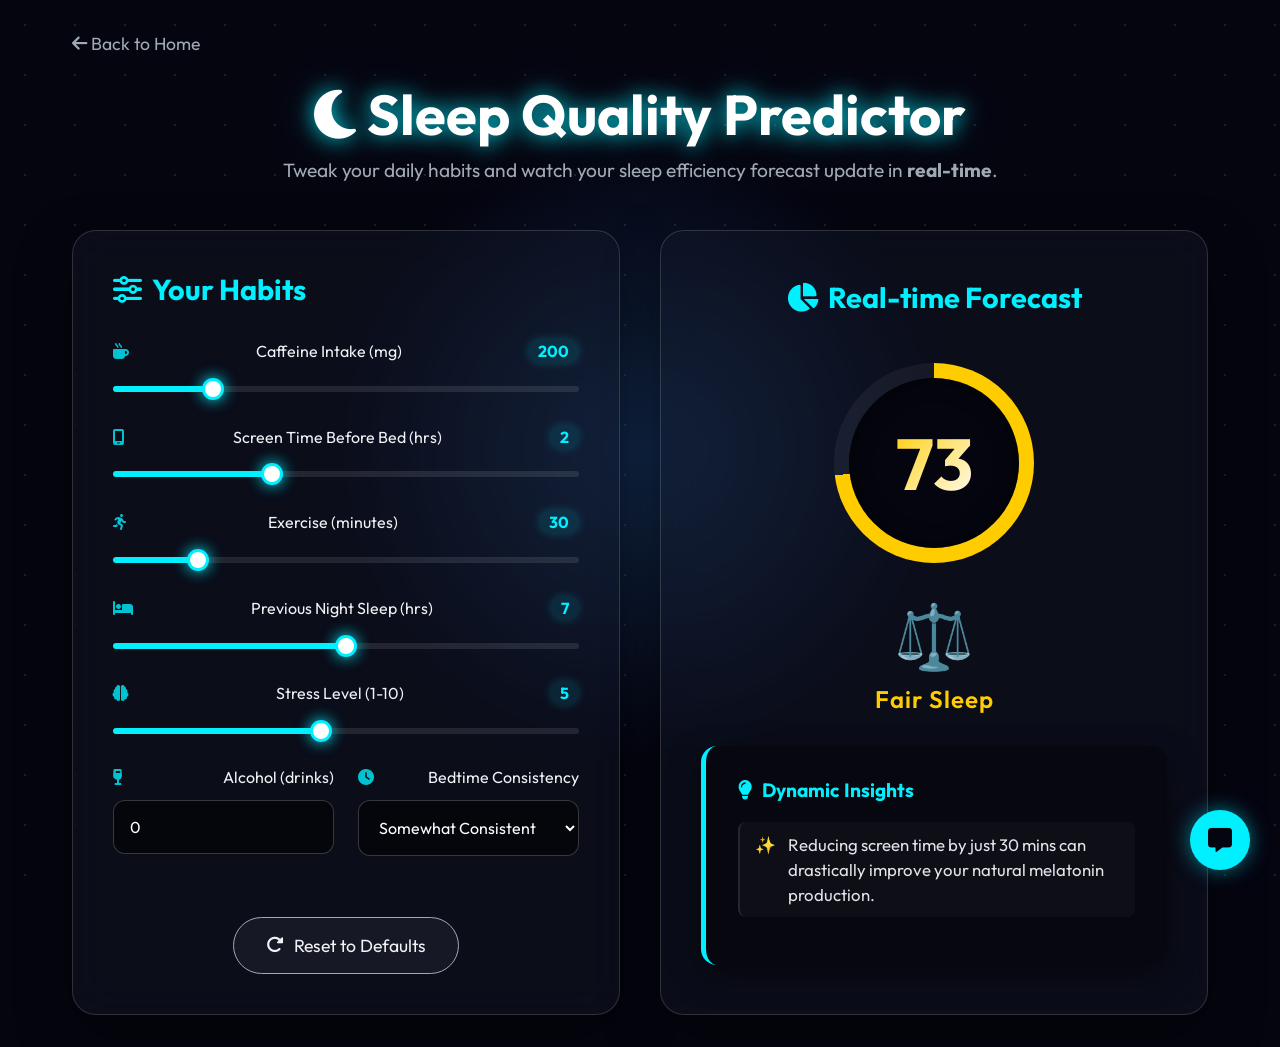
==== predictor.html @ 84fe51ef "first commit" ====
<!DOCTYPE html>
<html lang="en">
<head>
    <meta charset="UTF-8">
    <meta name="viewport" content="width=device-width, initial-scale=1.0">
    <title>Interactive Sleep Predictor</title>
    <link href="https://fonts.googleapis.com/css2?family=Outfit:wght@300;400;600;700&display=swap" rel="stylesheet">
    <link rel="stylesheet" href="https://cdnjs.cloudflare.com/ajax/libs/font-awesome/6.4.0/css/all.min.css">
    <link rel="stylesheet" href="styles.css">
</head>
<body>
    <div class="background-decor" id="bg-decor"></div>
    <div class="stars" id="stars"></div>

    <main class="container">
        <a href="index.html" class="back-link" style="display: inline-block; color: var(--text-secondary); text-decoration: none; font-size: 1.1rem; margin-bottom: 1.5rem; transition: color 0.3s;"><i class="fa-solid fa-arrow-left"></i> Back to Home</a>
        <header>
            <h1 class="glow-text"><i class="fa-solid fa-moon"></i> Sleep Quality Predictor</h1>
            <p>Tweak your daily habits and watch your sleep efficiency forecast update in <strong>real-time</strong>.</p>
        </header>

        <div class="app-grid">
            <section class="glass-card form-section tilt-effect">
                <h2><i class="fa-solid fa-sliders"></i> Your Habits</h2>
                <form id="sleep-form">
                    
                    <div class="input-group">
                        <label for="caffeine"><i class="fa-solid fa-mug-hot"></i> Caffeine Intake (mg) <span class="val-display" id="caffeine-val">200</span></label>
                        <input type="range" id="caffeine" min="0" max="1000" step="50" value="200" class="interactive-slider">
                    </div>

                    <div class="input-group">
                        <label for="screentime"><i class="fa-solid fa-mobile-screen"></i> Screen Time Before Bed (hrs) <span class="val-display" id="screentime-val">2</span></label>
                        <input type="range" id="screentime" min="0" max="6" step="0.5" value="2" class="interactive-slider">
                    </div>

                    <div class="input-group">
                        <label for="exercise"><i class="fa-solid fa-person-running"></i> Exercise (minutes) <span class="val-display" id="exercise-val">30</span></label>
                        <input type="range" id="exercise" min="0" max="180" step="10" value="30" class="interactive-slider">
                    </div>

                    <div class="input-group">
                        <label for="sleepduration"><i class="fa-solid fa-bed"></i> Previous Night Sleep (hrs) <span class="val-display" id="sleepduration-val">7</span></label>
                        <input type="range" id="sleepduration" min="2" max="12" step="0.5" value="7" class="interactive-slider">
                    </div>

                    <div class="input-group">
                        <label for="stress"><i class="fa-solid fa-brain"></i> Stress Level (1-10) <span class="val-display" id="stress-val">5</span></label>
                        <input type="range" id="stress" min="1" max="10" step="1" value="5" class="interactive-slider">
                    </div>

                    <div class="input-row">
                        <div class="input-group">
                            <label for="alcohol"><i class="fa-solid fa-wine-glass"></i> Alcohol (drinks)</label>
                            <input type="number" id="alcohol" min="0" max="10" value="0" class="interactive-input">
                        </div>
                        <div class="input-group">
                            <label for="consistency"><i class="fa-solid fa-clock"></i> Bedtime Consistency</label>
                            <select id="consistency" class="interactive-input">
                                <option value="high">Very Consistent</option>
                                <option value="medium" selected>Somewhat Consistent</option>
                                <option value="low">Inconsistent</option>
                            </select>
                        </div>
                    </div>

                    <div class="button-group">
                        <button type="button" class="btn-secondary" id="reset-btn"><i class="fa-solid fa-rotate-right"></i> Reset to Defaults</button>
                    </div>
                </form>
            </section>

            <section class="glass-card result-section tilt-effect" id="result-section">
                <h2><i class="fa-solid fa-chart-pie"></i> Real-time Forecast</h2>
                
                <div class="score-container">
                    <div class="circular-progress pulse-glow" id="score-circle">
                        <div class="inner-circle">
                            <span id="score-text">--</span>
                        </div>
                    </div>
                    <div class="feedback">
                        <span id="emoji-feedback" class="bounce">😴</span>
                        <h3 id="quality-text">Analyzing...</h3>
                    </div>
                </div>

                <div class="insights-panel" id="insights-panel">
                    <h3><i class="fa-solid fa-lightbulb"></i> Dynamic Insights</h3>
                    <ul id="tips-list">
                        <!-- Tips injected via JS -->
                    </ul>
                </div>
            </section>
        </div>
        
    </main>

    <!-- Chatbot Widget -->
    <button class="chat-toggle-btn" id="chat-toggle-btn">
        <i class="fa-solid fa-message"></i>
    </button>
    <div class="chat-window glass-card" id="chat-window" style="display: none;">
        <div class="chat-header">
            <h3><i class="fa-solid fa-robot"></i> SleepBot</h3>
            <button id="close-chat-btn"><i class="fa-solid fa-xmark"></i></button>
        </div>
        <div class="chat-messages" id="chat-messages">
            <div class="message bot-message">
                Hello! I'm SleepBot. Ask me for tips on how to improve your sleep, or tell me about your sleep problems!
            </div>
        </div>
        <div class="chat-input-area">
            <input type="text" id="chat-input" placeholder="e.g., How do I reduce stress?" class="interactive-input" />
            <button id="send-chat-btn" class="btn-primary" style="padding: 0.8rem 1.5rem; font-size: 1rem;"><i class="fa-solid fa-paper-plane"></i></button>
        </div>
    </div>

    <script src="script.js"></script>
</body>
</html>
---- styles.css ----
:root {
    --bg-color: #050510;
    --card-bg: rgba(20, 25, 40, 0.4);
    --card-border: rgba(255, 255, 255, 0.15);
    --text-primary: #f0f2f5;
    --text-secondary: #a0aab2;
    --accent: #00f0ff;
    --accent-hover: #00c3d9;
    --score-good: #00ff88;
    --score-avg: #ffcc00;
    --score-poor: #ff3366;
}

* {
    box-sizing: border-box;
    margin: 0;
    padding: 0;
}

body {
    font-family: 'Outfit', sans-serif;
    background-color: var(--bg-color);
    color: var(--text-primary);
    min-height: 100vh;
    display: flex;
    justify-content: center;
    align-items: center;
    position: relative;
    overflow-x: hidden;
    cursor: default;
}

/* Dynamic background */
.background-decor {
    position: fixed;
    top: 0; left: 0; right: 0; bottom: 0;
    background: radial-gradient(circle at var(--mouse-x, 50%) var(--mouse-y, 50%), rgba(0, 240, 255, 0.15) 0%, transparent 40%),
                radial-gradient(circle at calc(100% - var(--mouse-x, 50%)) calc(100% - var(--mouse-y, 50%)), rgba(150, 0, 255, 0.1) 0%, transparent 40%);
    z-index: -2;
    transition: background 0.1s ease;
}

.stars {
    position: fixed;
    top: 0; left: 0; right: 0; bottom: 0;
    background-image: radial-gradient(#fff 1px, transparent 1px);
    background-size: 50px 50px;
    opacity: 0.1;
    z-index: -1;
    animation: twinkle 10s infinite alternate;
}

@keyframes twinkle {
    0% { opacity: 0.05; }
    100% { opacity: 0.2; }
}

.container {
    width: 100%;
    max-width: 1200px;
    padding: 2rem;
    z-index: 1;
}

header {
    text-align: center;
    margin-bottom: 3rem;
    animation: fadeInDown 1s ease;
}

.glow-text {
    font-size: 3.5rem;
    font-weight: 700;
    margin-bottom: 0.5rem;
    color: #fff;
    text-shadow: 0 0 20px rgba(0, 240, 255, 0.8), 0 0 40px rgba(0, 240, 255, 0.3);
}

header p {
    color: var(--text-secondary);
    font-size: 1.2rem;
}

.app-grid {
    display: grid;
    grid-template-columns: 1fr 1fr;
    gap: 2.5rem;
}

@media (max-width: 850px) {
    .app-grid { grid-template-columns: 1fr; }
}

/* Glassmorphism Cards */
.glass-card {
    background: var(--card-bg);
    backdrop-filter: blur(20px);
    -webkit-backdrop-filter: blur(20px);
    border: 1px solid var(--card-border);
    border-radius: 24px;
    padding: 2.5rem;
    box-shadow: 0 20px 50px rgba(0,0,0,0.5);
    transition: transform 0.3s ease, box-shadow 0.3s ease;
}

.glass-card:hover {
    transform: translateY(-5px);
    box-shadow: 0 30px 60px rgba(0, 240, 255, 0.15);
    border-color: rgba(0, 240, 255, 0.4);
}

.glass-card h2 {
    font-size: 1.8rem;
    margin-bottom: 2rem;
    color: var(--accent);
    display: flex;
    align-items: center;
    gap: 10px;
}

.input-group {
    margin-bottom: 1.8rem;
}

.input-row {
    display: grid;
    grid-template-columns: 1fr 1fr;
    gap: 1.5rem;
}

label {
    font-size: 1rem;
    font-weight: 400;
    color: var(--text-primary);
    margin-bottom: 0.8rem;
    display: flex;
    justify-content: space-between;
    align-items: center;
}

label i { color: var(--accent); opacity: 0.8; }

.val-display {
    color: var(--accent);
    font-weight: 700;
    background: rgba(0, 240, 255, 0.1);
    padding: 2px 10px;
    border-radius: 12px;
    box-shadow: 0 0 10px rgba(0, 240, 255, 0.2);
}

/* Sliders */
input[type="range"] {
    -webkit-appearance: none;
    width: 100%;
    background: transparent;
    cursor: pointer;
}

input[type="range"]::-webkit-slider-thumb {
    -webkit-appearance: none;
    height: 22px;
    width: 22px;
    border-radius: 50%;
    background: #fff;
    border: 3px solid var(--accent);
    margin-top: -8px;
    box-shadow: 0 0 15px var(--accent);
    transition: transform 0.2s;
}

input[type="range"]::-webkit-slider-thumb:hover {
    transform: scale(1.3);
}

input[type="range"]::-webkit-slider-runnable-track {
    width: 100%;
    height: 6px;
    background: linear-gradient(to right, var(--accent) var(--range-progress, 50%), rgba(255,255,255,0.1) var(--range-progress, 50%));
    border-radius: 4px;
}

/* Number and Select */
.interactive-input {
    width: 100%;
    padding: 1rem;
    background: rgba(0, 0, 0, 0.5);
    border: 1px solid rgba(255,255,255,0.2);
    border-radius: 12px;
    color: #fff;
    font-family: inherit;
    font-size: 1rem;
    transition: all 0.3s;
}

.interactive-input:focus {
    outline: none;
    border-color: var(--accent);
    box-shadow: 0 0 15px rgba(0, 240, 255, 0.3);
}

.interactive-input option {
    background: #101520;
    color: #fff;
}

/* Buttons */
.button-group {
    margin-top: 2rem;
    display: flex;
    justify-content: center;
}

.btn-secondary {
    background: rgba(255,255,255,0.05);
    border: 1px solid var(--text-secondary);
    color: var(--text-primary);
    padding: 1rem 2rem;
    border-radius: 30px;
    font-size: 1.1rem;
    cursor: pointer;
    transition: all 0.3s;
    font-family: inherit;
    display: flex;
    align-items: center;
    gap: 10px;
}

.btn-secondary:hover {
    background: rgba(255,255,255,0.15);
    border-color: #fff;
    transform: rotate(-2deg) scale(1.05);
}

/* Dashboard UI */
.result-section {
    display: flex;
    flex-direction: column;
    align-items: center;
    justify-content: center;
}

.score-container {
    display: flex;
    flex-direction: column;
    align-items: center;
    margin: 1rem 0 2rem;
}

.circular-progress {
    width: 200px;
    height: 200px;
    border-radius: 50%;
    background: conic-gradient(rgba(255,255,255,0.1) 360deg);
    display: flex;
    align-items: center;
    justify-content: center;
    margin-bottom: 2rem;
    transition: background 0.3s ease-out, box-shadow 0.3s ease-out;
}

.inner-circle {
    width: 170px;
    height: 170px;
    border-radius: 50%;
    background-color: var(--bg-color);
    display: flex;
    align-items: center;
    justify-content: center;
    box-shadow: inset 0 0 20px rgba(0,0,0,0.8);
}

#score-text {
    font-size: 4.5rem;
    font-weight: 700;
    background: linear-gradient(135deg, #fff, #aaa);
    -webkit-background-clip: text;
    -webkit-text-fill-color: transparent;
}

.feedback {
    text-align: center;
}

#emoji-feedback {
    font-size: 4rem;
    display: block;
    margin-bottom: 0.5rem;
}

@keyframes bounce {
    0%, 100% { transform: translateY(0); }
    50% { transform: translateY(-10px); }
}

.bounce {
    animation: bounce 2s infinite ease-in-out;
}

#quality-text {
    font-size: 1.5rem;
    font-weight: 600;
    letter-spacing: 1px;
    transition: color 0.3s;
}

.insights-panel {
    width: 100%;
    background: rgba(0, 0, 0, 0.4);
    border-radius: 16px;
    padding: 2rem;
    border-left: 5px solid var(--accent);
    box-shadow: 0 10px 30px rgba(0,0,0,0.5);
}

.insights-panel h3 {
    margin-bottom: 1.2rem;
    font-size: 1.2rem;
    display: flex;
    align-items: center;
    gap: 10px;
    color: var(--accent);
}

#tips-list {
    list-style-type: none;
}

#tips-list li {
    margin-bottom: 1rem;
    font-size: 1.05rem;
    line-height: 1.5;
    display: flex;
    align-items: flex-start;
    color: #e0e5ea;
    background: rgba(255,255,255,0.03);
    padding: 10px 15px;
    border-radius: 8px;
    border-left: 2px solid rgba(255,255,255,0.1);
    transition: transform 0.2s;
}

#tips-list li:hover {
    transform: translateX(5px);
    background: rgba(255,255,255,0.08);
}

#tips-list li::before {
    content: "✨";
    margin-right: 12px;
}

/* Landing Page Specific */
.hero-container {
    display: flex;
    flex-direction: column;
    align-items: center;
    justify-content: center;
    min-height: 80vh;
    text-align: center;
}

.hero-title {
    font-size: 5rem;
    margin-bottom: 1rem;
}

.hero-subtitle {
    font-size: 1.5rem;
    color: var(--text-secondary);
    max-width: 800px;
    margin-bottom: 3rem;
    line-height: 1.6;
}

.cta-card {
    padding: 3rem 5rem;
    text-align: center;
}

.btn-primary {
    background: rgba(0, 240, 255, 0.1);
    border: 2px solid var(--accent);
    color: var(--accent);
    padding: 1.2rem 3rem;
    border-radius: 30px;
    font-size: 1.5rem;
    font-weight: 600;
    cursor: pointer;
    transition: all 0.3s;
    font-family: inherit;
    display: inline-flex;
    align-items: center;
    gap: 15px;
    text-decoration: none;
    box-shadow: 0 0 20px rgba(0, 240, 255, 0.2);
}

.btn-primary:hover {
    background: var(--accent);
    color: var(--bg-color);
    transform: translateY(-5px) scale(1.05);
    box-shadow: 0 10px 30px rgba(0, 240, 255, 0.5);
}

/* Animations */
@keyframes fadeInDown {
    from { opacity: 0; transform: translateY(-30px); }
    to { opacity: 1; transform: translateY(0); }
}

.back-link:hover {
    color: var(--accent) !important;
}

/* Chatbot Widget Styles */
.chat-toggle-btn {
    position: fixed;
    bottom: 30px;
    right: 30px;
    width: 60px;
    height: 60px;
    border-radius: 50%;
    background: var(--accent);
    color: var(--bg-color);
    border: none;
    font-size: 1.5rem;
    cursor: pointer;
    box-shadow: 0 0 20px rgba(0, 240, 255, 0.5);
    z-index: 1000;
    transition: transform 0.3s, box-shadow 0.3s;
    display: flex;
    align-items: center;
    justify-content: center;
}

.chat-toggle-btn:hover {
    transform: scale(1.1);
    box-shadow: 0 0 30px rgba(0, 240, 255, 0.8);
}

.chat-window {
    position: fixed;
    bottom: 100px;
    right: 30px;
    width: 350px;
    height: 450px;
    z-index: 999;
    display: flex;
    flex-direction: column;
    padding: 1rem;
    overflow: hidden;
    animation: fadeInUp 0.3s ease;
}

@keyframes fadeInUp {
    from { opacity: 0; transform: translateY(20px); }
    to { opacity: 1; transform: translateY(0); }
}

.chat-header {
    display: flex;
    justify-content: space-between;
    align-items: center;
    border-bottom: 1px solid var(--card-border);
    padding-bottom: 1rem;
    margin-bottom: 1rem;
}

.chat-header h3 {
    color: var(--accent);
    font-size: 1.2rem;
    display: flex;
    align-items: center;
    gap: 10px;
}

#close-chat-btn {
    background: transparent;
    border: none;
    color: var(--text-secondary);
    font-size: 1.2rem;
    cursor: pointer;
    transition: color 0.3s;
}

#close-chat-btn:hover {
    color: var(--text-primary);
}

.chat-messages {
    flex-grow: 1;
    overflow-y: auto;
    display: flex;
    flex-direction: column;
    gap: 1rem;
    padding-right: 0.5rem;
    margin-bottom: 1rem;
}

.chat-messages::-webkit-scrollbar {
    width: 6px;
}

.chat-messages::-webkit-scrollbar-thumb {
    background: rgba(255, 255, 255, 0.2);
    border-radius: 3px;
}

.message {
    max-width: 85%;
    padding: 10px 15px;
    border-radius: 15px;
    font-size: 0.95rem;
    line-height: 1.4;
    word-wrap: break-word;
}

.bot-message {
    background: rgba(255, 255, 255, 0.05);
    border-bottom-left-radius: 5px;
    align-self: flex-start;
}

.user-message {
    background: rgba(0, 240, 255, 0.15);
    border: 1px solid var(--accent);
    color: #fff;
    border-bottom-right-radius: 5px;
    align-self: flex-end;
}

.chat-input-area {
    display: flex;
    gap: 10px;
}

.chat-input-area .interactive-input {
    flex-grow: 1;
    padding: 0.8rem;
    font-size: 0.9rem;
}
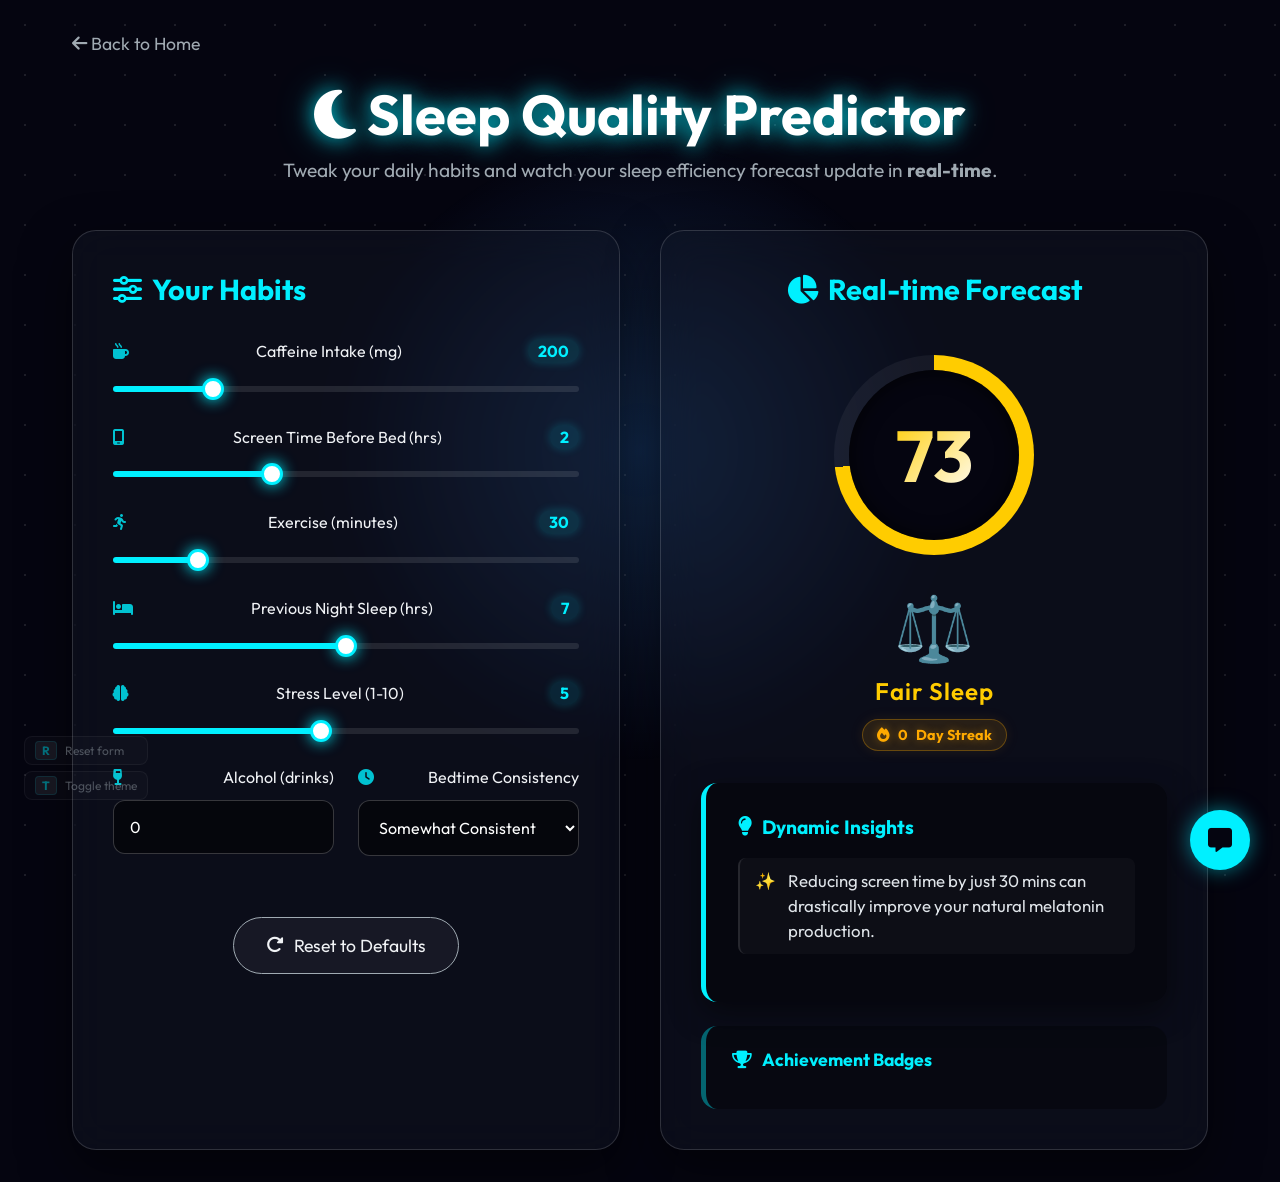
==== commit b1d53fc3: "feat: add gamification elements including streak tracking, achievement badges, toast notifications, " ====
--- a/predictor.html
+++ b/predictor.html
@@ -82,6 +82,10 @@
                     <div class="feedback">
                         <span id="emoji-feedback" class="bounce">😴</span>
                         <h3 id="quality-text">Analyzing...</h3>
+                        <div class="streak-display" id="streak-display">
+                            <i class="fa-solid fa-fire"></i>
+                            <span id="streak-count">0</span> Day Streak
+                        </div>
                     </div>
                 </div>
 
@@ -91,10 +95,26 @@
                         <!-- Tips injected via JS -->
                     </ul>
                 </div>
+
+                <div class="badges-panel" id="badges-panel">
+                    <h3><i class="fa-solid fa-trophy"></i> Achievement Badges</h3>
+                    <div class="badges-grid" id="badges-grid">
+                        <!-- Badges injected via JS -->
+                    </div>
+                </div>
             </section>
         </div>
         
     </main>
+
+    <!-- Toast Container -->
+    <div id="toast-container"></div>
+
+    <!-- Keyboard Shortcut Hints -->
+    <div class="shortcut-hint" id="shortcut-hint">
+        <span class="shortcut-badge"><kbd>R</kbd> Reset form</span>
+        <span class="shortcut-badge"><kbd>T</kbd> Toggle theme</span>
+    </div>
 
     <!-- Chatbot Widget -->
     <button class="chat-toggle-btn" id="chat-toggle-btn">
--- a/styles.css
+++ b/styles.css
@@ -9,6 +9,58 @@
     --score-good: #00ff88;
     --score-avg: #ffcc00;
     --score-poor: #ff3366;
+}
+
+/* Light Theme */
+body.light-theme {
+    --bg-color: #f0f4f8;
+    --card-bg: rgba(255, 255, 255, 0.75);
+    --card-border: rgba(0, 0, 0, 0.12);
+    --text-primary: #1a1f2e;
+    --text-secondary: #555e6e;
+    --accent: #007acc;
+    --accent-hover: #005fa3;
+    --score-good: #00b86b;
+    --score-avg: #e6a800;
+    --score-poor: #cc1a3a;
+}
+
+body.light-theme .stars {
+    opacity: 0.03;
+}
+
+body.light-theme .background-decor {
+    background: radial-gradient(circle at var(--mouse-x, 50%) var(--mouse-y, 50%), rgba(0, 122, 204, 0.1) 0%, transparent 40%),
+                radial-gradient(circle at calc(100% - var(--mouse-x, 50%)) calc(100% - var(--mouse-y, 50%)), rgba(100, 0, 200, 0.07) 0%, transparent 40%);
+}
+
+body.light-theme .inner-circle {
+    background-color: var(--bg-color);
+}
+
+body.light-theme .interactive-input {
+    background: rgba(0, 0, 0, 0.05);
+    border-color: rgba(0, 0, 0, 0.15);
+    color: var(--text-primary);
+}
+
+body.light-theme .interactive-input option {
+    background: #f0f4f8;
+    color: var(--text-primary);
+}
+
+body.light-theme .bot-message {
+    background: rgba(0, 0, 0, 0.07);
+    color: var(--text-primary);
+}
+
+body.light-theme .insights-panel {
+    background: rgba(0, 0, 0, 0.05);
+}
+
+body.light-theme #tips-list li {
+    background: rgba(0, 0, 0, 0.04);
+    color: #2a3040;
 }
 
 * {
@@ -541,3 +593,235 @@
     font-size: 0.9rem;
 }
 
+/* ===== Toast Notifications ===== */
+#toast-container {
+    position: fixed;
+    top: 24px;
+    right: 24px;
+    z-index: 2000;
+    display: flex;
+    flex-direction: column;
+    gap: 12px;
+    pointer-events: none;
+}
+
+.toast {
+    display: flex;
+    align-items: center;
+    gap: 14px;
+    background: rgba(10, 15, 30, 0.92);
+    border: 1px solid rgba(0, 240, 255, 0.35);
+    border-radius: 16px;
+    padding: 14px 20px;
+    min-width: 280px;
+    max-width: 340px;
+    box-shadow: 0 8px 32px rgba(0, 240, 255, 0.15), 0 2px 8px rgba(0,0,0,0.5);
+    animation: toastSlideIn 0.4s cubic-bezier(0.34, 1.56, 0.64, 1) forwards;
+    pointer-events: auto;
+    backdrop-filter: blur(16px);
+    -webkit-backdrop-filter: blur(16px);
+}
+
+body.light-theme .toast {
+    background: rgba(255, 255, 255, 0.95);
+    border-color: rgba(0, 122, 204, 0.35);
+    box-shadow: 0 8px 32px rgba(0, 122, 204, 0.12), 0 2px 8px rgba(0,0,0,0.12);
+}
+
+.toast.removing {
+    animation: toastSlideOut 0.35s ease forwards;
+}
+
+.toast-icon {
+    font-size: 1.8rem;
+    flex-shrink: 0;
+    filter: drop-shadow(0 0 6px rgba(0, 240, 255, 0.6));
+}
+
+.toast-body {
+    display: flex;
+    flex-direction: column;
+    gap: 2px;
+    flex-grow: 1;
+}
+
+.toast-title {
+    font-weight: 700;
+    font-size: 0.95rem;
+    color: var(--accent);
+    letter-spacing: 0.5px;
+}
+
+.toast-desc {
+    font-size: 0.82rem;
+    color: var(--text-secondary);
+    line-height: 1.35;
+}
+
+@keyframes toastSlideIn {
+    from { opacity: 0; transform: translateX(60px) scale(0.9); }
+    to   { opacity: 1; transform: translateX(0) scale(1); }
+}
+
+@keyframes toastSlideOut {
+    from { opacity: 1; transform: translateX(0) scale(1); }
+    to   { opacity: 0; transform: translateX(60px) scale(0.9); }
+}
+
+/* ===== Badges Panel ===== */
+.badges-panel {
+    width: 100%;
+    margin-top: 1.5rem;
+    background: rgba(0, 0, 0, 0.3);
+    border-radius: 16px;
+    padding: 1.4rem 1.6rem;
+    border-left: 5px solid rgba(0, 240, 255, 0.4);
+}
+
+body.light-theme .badges-panel {
+    background: rgba(0, 0, 0, 0.05);
+    border-left-color: rgba(0, 122, 204, 0.4);
+}
+
+.badges-panel h3 {
+    margin-bottom: 1rem;
+    font-size: 1.1rem;
+    display: flex;
+    align-items: center;
+    gap: 10px;
+    color: var(--accent);
+}
+
+.badges-grid {
+    display: grid;
+    grid-template-columns: repeat(2, 1fr);
+    gap: 10px;
+}
+
+.badge-item {
+    display: flex;
+    align-items: center;
+    gap: 10px;
+    padding: 10px 12px;
+    border-radius: 12px;
+    background: rgba(255, 255, 255, 0.04);
+    border: 1px solid rgba(255, 255, 255, 0.06);
+    transition: all 0.3s ease;
+    filter: grayscale(1) opacity(0.35);
+}
+
+body.light-theme .badge-item {
+    background: rgba(0, 0, 0, 0.04);
+    border-color: rgba(0, 0, 0, 0.08);
+}
+
+.badge-item.unlocked {
+    filter: none;
+    border-color: rgba(0, 240, 255, 0.3);
+    background: rgba(0, 240, 255, 0.07);
+    box-shadow: 0 0 12px rgba(0, 240, 255, 0.1);
+    animation: badgePop 0.5s cubic-bezier(0.34, 1.56, 0.64, 1);
+}
+
+body.light-theme .badge-item.unlocked {
+    border-color: rgba(0, 122, 204, 0.35);
+    background: rgba(0, 122, 204, 0.08);
+    box-shadow: 0 0 12px rgba(0, 122, 204, 0.1);
+}
+
+@keyframes badgePop {
+    0%   { transform: scale(0.8); }
+    60%  { transform: scale(1.08); }
+    100% { transform: scale(1); }
+}
+
+.badge-emoji {
+    font-size: 1.6rem;
+    flex-shrink: 0;
+}
+
+.badge-info {
+    display: flex;
+    flex-direction: column;
+}
+
+.badge-name {
+    font-size: 0.82rem;
+    font-weight: 700;
+    color: var(--text-primary);
+    line-height: 1.2;
+}
+
+.badge-desc {
+    font-size: 0.72rem;
+    color: var(--text-secondary);
+    margin-top: 2px;
+}
+
+/* ===== Streak Counter ===== */
+.streak-display {
+    display: inline-flex;
+    align-items: center;
+    gap: 8px;
+    background: rgba(255, 170, 0, 0.12);
+    border: 1px solid rgba(255, 170, 0, 0.3);
+    border-radius: 20px;
+    padding: 6px 14px;
+    font-size: 0.9rem;
+    font-weight: 700;
+    color: #ffaa00;
+    margin-top: 0.8rem;
+    text-shadow: 0 0 8px rgba(255, 170, 0, 0.4);
+    box-shadow: 0 0 14px rgba(255, 170, 0, 0.1);
+    transition: all 0.3s;
+}
+
+/* ===== Keyboard Shortcut Hints ===== */
+.shortcut-hint {
+    position: fixed;
+    bottom: 100px;
+    left: 24px;
+    display: flex;
+    flex-direction: column;
+    gap: 6px;
+    z-index: 900;
+    opacity: 0.45;
+    transition: opacity 0.3s;
+}
+
+.shortcut-hint:hover {
+    opacity: 1;
+}
+
+.shortcut-badge {
+    display: inline-flex;
+    align-items: center;
+    gap: 8px;
+    font-size: 0.75rem;
+    color: var(--text-secondary);
+    background: rgba(255, 255, 255, 0.05);
+    border: 1px solid rgba(255, 255, 255, 0.1);
+    border-radius: 8px;
+    padding: 4px 10px;
+}
+
+.shortcut-badge kbd {
+    background: rgba(255, 255, 255, 0.12);
+    border-radius: 4px;
+    padding: 1px 6px;
+    font-family: inherit;
+    font-weight: 700;
+    font-size: 0.75rem;
+    color: var(--accent);
+    border: 1px solid rgba(0, 240, 255, 0.25);
+}
+
+body.light-theme .shortcut-badge {
+    background: rgba(0, 0, 0, 0.04);
+    border-color: rgba(0, 0, 0, 0.1);
+}
+
+body.light-theme .shortcut-badge kbd {
+    background: rgba(0, 122, 204, 0.1);
+    border-color: rgba(0, 122, 204, 0.25);
+}
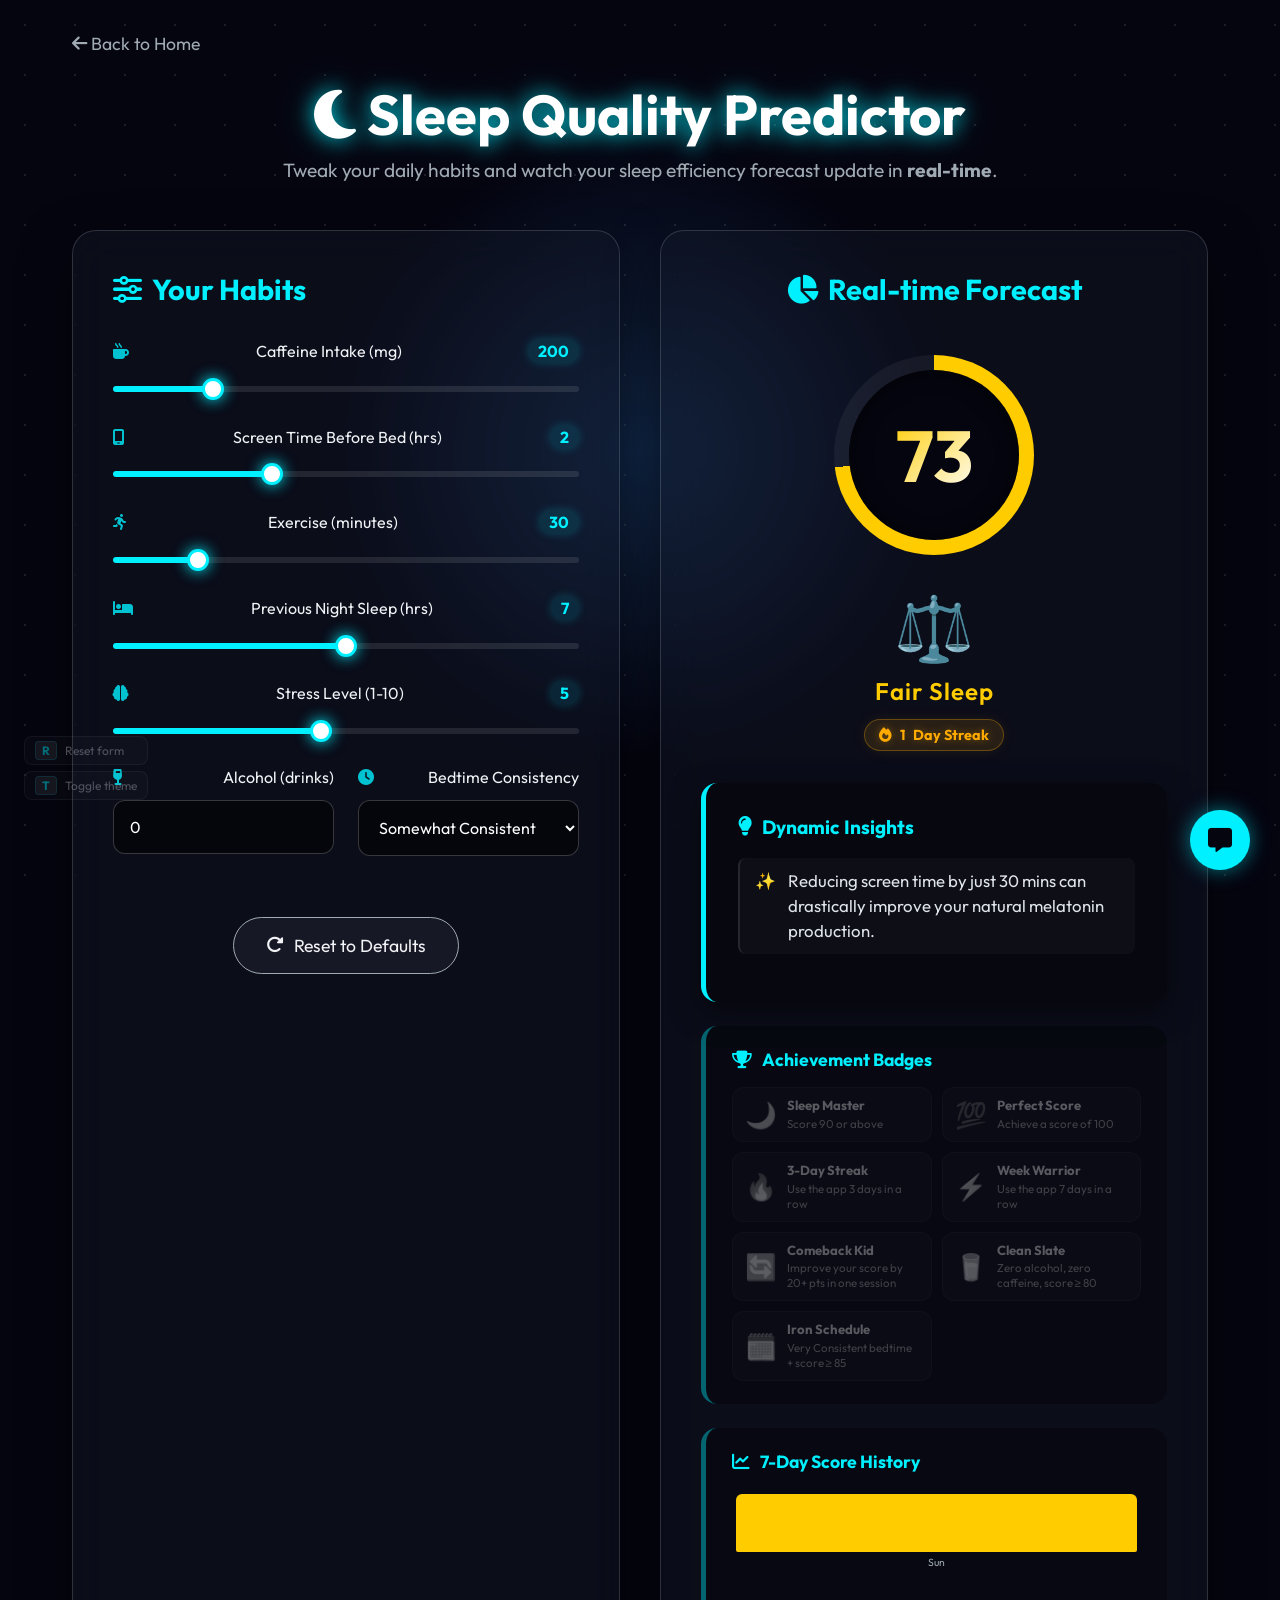
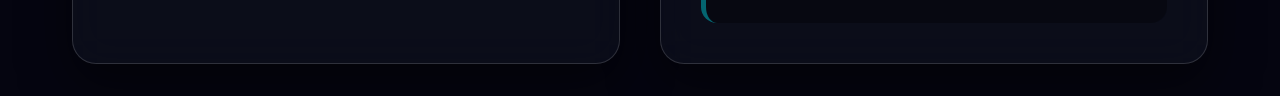
==== commit 0f752ebc: "feat: major upgrade — PWA, score history chart, 3 new badges, ARIA, light-theme fixes, README rewrit" ====
--- a/predictor.html
+++ b/predictor.html
@@ -3,7 +3,10 @@
 <head>
     <meta charset="UTF-8">
     <meta name="viewport" content="width=device-width, initial-scale=1.0">
-    <title>Interactive Sleep Predictor</title>
+    <title>Interactive Sleep Predictor — Real-Time Forecast</title>
+    <meta name="description" content="Tweak your daily habits and watch your sleep efficiency forecast update in real-time. Track streaks, earn badges, and get personalized tips.">
+    <meta name="theme-color" content="#00f0ff">
+    <link rel="manifest" href="manifest.json">
     <link href="https://fonts.googleapis.com/css2?family=Outfit:wght@300;400;600;700&display=swap" rel="stylesheet">
     <link rel="stylesheet" href="https://cdnjs.cloudflare.com/ajax/libs/font-awesome/6.4.0/css/all.min.css">
     <link rel="stylesheet" href="styles.css">
@@ -12,51 +15,56 @@
     <div class="background-decor" id="bg-decor"></div>
     <div class="stars" id="stars"></div>
 
-    <main class="container">
-        <a href="index.html" class="back-link" style="display: inline-block; color: var(--text-secondary); text-decoration: none; font-size: 1.1rem; margin-bottom: 1.5rem; transition: color 0.3s;"><i class="fa-solid fa-arrow-left"></i> Back to Home</a>
+    <main class="container" role="main">
+        <a href="index.html" class="back-link" style="display: inline-block; color: var(--text-secondary); text-decoration: none; font-size: 1.1rem; margin-bottom: 1.5rem; transition: color 0.3s;" aria-label="Back to home page"><i class="fa-solid fa-arrow-left" aria-hidden="true"></i> Back to Home</a>
         <header>
-            <h1 class="glow-text"><i class="fa-solid fa-moon"></i> Sleep Quality Predictor</h1>
+            <h1 class="glow-text"><i class="fa-solid fa-moon" aria-hidden="true"></i> Sleep Quality Predictor</h1>
             <p>Tweak your daily habits and watch your sleep efficiency forecast update in <strong>real-time</strong>.</p>
         </header>
 
         <div class="app-grid">
-            <section class="glass-card form-section tilt-effect">
-                <h2><i class="fa-solid fa-sliders"></i> Your Habits</h2>
-                <form id="sleep-form">
+            <section class="glass-card form-section tilt-effect" aria-labelledby="habits-heading">
+                <h2 id="habits-heading"><i class="fa-solid fa-sliders" aria-hidden="true"></i> Your Habits</h2>
+                <form id="sleep-form" novalidate>
                     
                     <div class="input-group">
-                        <label for="caffeine"><i class="fa-solid fa-mug-hot"></i> Caffeine Intake (mg) <span class="val-display" id="caffeine-val">200</span></label>
-                        <input type="range" id="caffeine" min="0" max="1000" step="50" value="200" class="interactive-slider">
+                        <label for="caffeine"><i class="fa-solid fa-mug-hot" aria-hidden="true"></i> Caffeine Intake (mg) <span class="val-display" id="caffeine-val">200</span></label>
+                        <input type="range" id="caffeine" min="0" max="1000" step="50" value="200" class="interactive-slider"
+                               aria-label="Caffeine intake in milligrams" aria-valuemin="0" aria-valuemax="1000" aria-valuenow="200">
                     </div>
 
                     <div class="input-group">
-                        <label for="screentime"><i class="fa-solid fa-mobile-screen"></i> Screen Time Before Bed (hrs) <span class="val-display" id="screentime-val">2</span></label>
-                        <input type="range" id="screentime" min="0" max="6" step="0.5" value="2" class="interactive-slider">
+                        <label for="screentime"><i class="fa-solid fa-mobile-screen" aria-hidden="true"></i> Screen Time Before Bed (hrs) <span class="val-display" id="screentime-val">2</span></label>
+                        <input type="range" id="screentime" min="0" max="6" step="0.5" value="2" class="interactive-slider"
+                               aria-label="Screen time before bed in hours" aria-valuemin="0" aria-valuemax="6" aria-valuenow="2">
                     </div>
 
                     <div class="input-group">
-                        <label for="exercise"><i class="fa-solid fa-person-running"></i> Exercise (minutes) <span class="val-display" id="exercise-val">30</span></label>
-                        <input type="range" id="exercise" min="0" max="180" step="10" value="30" class="interactive-slider">
+                        <label for="exercise"><i class="fa-solid fa-person-running" aria-hidden="true"></i> Exercise (minutes) <span class="val-display" id="exercise-val">30</span></label>
+                        <input type="range" id="exercise" min="0" max="180" step="10" value="30" class="interactive-slider"
+                               aria-label="Exercise duration in minutes" aria-valuemin="0" aria-valuemax="180" aria-valuenow="30">
                     </div>
 
                     <div class="input-group">
-                        <label for="sleepduration"><i class="fa-solid fa-bed"></i> Previous Night Sleep (hrs) <span class="val-display" id="sleepduration-val">7</span></label>
-                        <input type="range" id="sleepduration" min="2" max="12" step="0.5" value="7" class="interactive-slider">
+                        <label for="sleepduration"><i class="fa-solid fa-bed" aria-hidden="true"></i> Previous Night Sleep (hrs) <span class="val-display" id="sleepduration-val">7</span></label>
+                        <input type="range" id="sleepduration" min="2" max="12" step="0.5" value="7" class="interactive-slider"
+                               aria-label="Previous night sleep duration in hours" aria-valuemin="2" aria-valuemax="12" aria-valuenow="7">
                     </div>
 
                     <div class="input-group">
-                        <label for="stress"><i class="fa-solid fa-brain"></i> Stress Level (1-10) <span class="val-display" id="stress-val">5</span></label>
-                        <input type="range" id="stress" min="1" max="10" step="1" value="5" class="interactive-slider">
+                        <label for="stress"><i class="fa-solid fa-brain" aria-hidden="true"></i> Stress Level (1-10) <span class="val-display" id="stress-val">5</span></label>
+                        <input type="range" id="stress" min="1" max="10" step="1" value="5" class="interactive-slider"
+                               aria-label="Stress level from 1 to 10" aria-valuemin="1" aria-valuemax="10" aria-valuenow="5">
                     </div>
 
                     <div class="input-row">
                         <div class="input-group">
-                            <label for="alcohol"><i class="fa-solid fa-wine-glass"></i> Alcohol (drinks)</label>
-                            <input type="number" id="alcohol" min="0" max="10" value="0" class="interactive-input">
+                            <label for="alcohol"><i class="fa-solid fa-wine-glass" aria-hidden="true"></i> Alcohol (drinks)</label>
+                            <input type="number" id="alcohol" min="0" max="10" value="0" class="interactive-input" aria-label="Number of alcoholic drinks">
                         </div>
                         <div class="input-group">
-                            <label for="consistency"><i class="fa-solid fa-clock"></i> Bedtime Consistency</label>
-                            <select id="consistency" class="interactive-input">
+                            <label for="consistency"><i class="fa-solid fa-clock" aria-hidden="true"></i> Bedtime Consistency</label>
+                            <select id="consistency" class="interactive-input" aria-label="Bedtime consistency level">
                                 <option value="high">Very Consistent</option>
                                 <option value="medium" selected>Somewhat Consistent</option>
                                 <option value="low">Inconsistent</option>
@@ -65,42 +73,51 @@
                     </div>
 
                     <div class="button-group">
-                        <button type="button" class="btn-secondary" id="reset-btn"><i class="fa-solid fa-rotate-right"></i> Reset to Defaults</button>
+                        <button type="button" class="btn-secondary" id="reset-btn" aria-label="Reset all inputs to default values"><i class="fa-solid fa-rotate-right" aria-hidden="true"></i> Reset to Defaults</button>
                     </div>
                 </form>
             </section>
 
-            <section class="glass-card result-section tilt-effect" id="result-section">
-                <h2><i class="fa-solid fa-chart-pie"></i> Real-time Forecast</h2>
+            <section class="glass-card result-section tilt-effect" id="result-section" aria-labelledby="forecast-heading">
+                <h2 id="forecast-heading"><i class="fa-solid fa-chart-pie" aria-hidden="true"></i> Real-time Forecast</h2>
                 
                 <div class="score-container">
-                    <div class="circular-progress pulse-glow" id="score-circle">
+                    <div class="circular-progress pulse-glow" id="score-circle" role="img" aria-label="Sleep quality score gauge">
                         <div class="inner-circle">
-                            <span id="score-text">--</span>
+                            <span id="score-text" role="status" aria-live="polite" aria-label="Sleep quality score">--</span>
                         </div>
                     </div>
                     <div class="feedback">
-                        <span id="emoji-feedback" class="bounce">😴</span>
-                        <h3 id="quality-text">Analyzing...</h3>
-                        <div class="streak-display" id="streak-display">
-                            <i class="fa-solid fa-fire"></i>
+                        <span id="emoji-feedback" class="bounce" aria-hidden="true">😴</span>
+                        <h3 id="quality-text" aria-live="polite">Analyzing...</h3>
+                        <div class="streak-display" id="streak-display" aria-label="Daily streak counter">
+                            <i class="fa-solid fa-fire" aria-hidden="true"></i>
                             <span id="streak-count">0</span> Day Streak
                         </div>
                     </div>
                 </div>
 
                 <div class="insights-panel" id="insights-panel">
-                    <h3><i class="fa-solid fa-lightbulb"></i> Dynamic Insights</h3>
-                    <ul id="tips-list">
+                    <h3><i class="fa-solid fa-lightbulb" aria-hidden="true"></i> Dynamic Insights</h3>
+                    <ul id="tips-list" aria-label="Personalized sleep tips" aria-live="polite">
                         <!-- Tips injected via JS -->
                     </ul>
                 </div>
 
-                <div class="badges-panel" id="badges-panel">
-                    <h3><i class="fa-solid fa-trophy"></i> Achievement Badges</h3>
-                    <div class="badges-grid" id="badges-grid">
+                <div class="badges-panel" id="badges-panel" aria-labelledby="badges-heading">
+                    <h3 id="badges-heading"><i class="fa-solid fa-trophy" aria-hidden="true"></i> Achievement Badges</h3>
+                    <div class="badges-grid" id="badges-grid" role="list" aria-label="Achievement badges">
                         <!-- Badges injected via JS -->
                     </div>
+                </div>
+
+                <!-- 7-Day Score History Chart -->
+                <div class="history-panel" id="history-panel" aria-labelledby="history-heading">
+                    <h3 id="history-heading"><i class="fa-solid fa-chart-line" aria-hidden="true"></i> 7-Day Score History</h3>
+                    <div class="history-chart" id="history-chart" role="img" aria-label="7-day sleep score history chart">
+                        <!-- Bars injected via JS -->
+                    </div>
+                    <div class="history-trend" id="history-trend" aria-live="polite"></div>
                 </div>
             </section>
         </div>
@@ -108,34 +125,40 @@
     </main>
 
     <!-- Toast Container -->
-    <div id="toast-container"></div>
+    <div id="toast-container" role="alert" aria-live="assertive" aria-atomic="true"></div>
 
     <!-- Keyboard Shortcut Hints -->
-    <div class="shortcut-hint" id="shortcut-hint">
+    <div class="shortcut-hint" id="shortcut-hint" aria-label="Keyboard shortcuts">
         <span class="shortcut-badge"><kbd>R</kbd> Reset form</span>
         <span class="shortcut-badge"><kbd>T</kbd> Toggle theme</span>
     </div>
 
     <!-- Chatbot Widget -->
-    <button class="chat-toggle-btn" id="chat-toggle-btn">
-        <i class="fa-solid fa-message"></i>
+    <button class="chat-toggle-btn" id="chat-toggle-btn" aria-label="Open SleepBot chat assistant" aria-expanded="false">
+        <i class="fa-solid fa-message" aria-hidden="true"></i>
     </button>
-    <div class="chat-window glass-card" id="chat-window" style="display: none;">
+    <div class="chat-window glass-card" id="chat-window" style="display: none;" role="dialog" aria-labelledby="chat-title" aria-modal="false">
         <div class="chat-header">
-            <h3><i class="fa-solid fa-robot"></i> SleepBot</h3>
-            <button id="close-chat-btn"><i class="fa-solid fa-xmark"></i></button>
+            <h3 id="chat-title"><i class="fa-solid fa-robot" aria-hidden="true"></i> SleepBot</h3>
+            <button id="close-chat-btn" aria-label="Close chat"><i class="fa-solid fa-xmark" aria-hidden="true"></i></button>
         </div>
-        <div class="chat-messages" id="chat-messages">
+        <div class="chat-messages" id="chat-messages" role="log" aria-label="Chat messages" aria-live="polite">
             <div class="message bot-message">
-                Hello! I'm SleepBot. Ask me for tips on how to improve your sleep, or tell me about your sleep problems!
+                Hello! I'm SleepBot 🤖 Ask me about your score, streaks, badges, or any sleep tips!
             </div>
         </div>
         <div class="chat-input-area">
-            <input type="text" id="chat-input" placeholder="e.g., How do I reduce stress?" class="interactive-input" />
-            <button id="send-chat-btn" class="btn-primary" style="padding: 0.8rem 1.5rem; font-size: 1rem;"><i class="fa-solid fa-paper-plane"></i></button>
+            <input type="text" id="chat-input" placeholder="e.g., What's my score?" class="interactive-input" aria-label="Type your message to SleepBot" autocomplete="off" />
+            <button id="send-chat-btn" class="btn-primary" style="padding: 0.8rem 1.5rem; font-size: 1rem;" aria-label="Send message"><i class="fa-solid fa-paper-plane" aria-hidden="true"></i></button>
         </div>
     </div>
 
     <script src="script.js"></script>
+    <script>
+        // Register Service Worker for PWA offline support
+        if ('serviceWorker' in navigator) {
+            navigator.serviceWorker.register('./sw.js').catch(() => {});
+        }
+    </script>
 </body>
 </html>
--- a/styles.css
+++ b/styles.css
@@ -61,6 +61,28 @@
 body.light-theme #tips-list li {
     background: rgba(0, 0, 0, 0.04);
     color: #2a3040;
+}
+
+body.light-theme .glow-text {
+    color: #1a1f2e;
+    text-shadow: 0 0 20px rgba(0, 122, 204, 0.5), 0 0 40px rgba(0, 122, 204, 0.2);
+}
+
+body.light-theme .streak-display {
+    background: rgba(200, 120, 0, 0.12);
+    border-color: rgba(200, 120, 0, 0.4);
+    color: #b86a00;
+    text-shadow: none;
+}
+
+body.light-theme .val-display {
+    background: rgba(0, 122, 204, 0.12);
+    box-shadow: 0 0 8px rgba(0, 122, 204, 0.15);
+}
+
+body.light-theme .glass-card:hover {
+    box-shadow: 0 30px 60px rgba(0, 122, 204, 0.15);
+    border-color: rgba(0, 122, 204, 0.4);
 }
 
 * {
@@ -825,3 +847,111 @@
     background: rgba(0, 122, 204, 0.1);
     border-color: rgba(0, 122, 204, 0.25);
 }
+
+/* ===== 7-Day Score History Chart ===== */
+.history-panel {
+    width: 100%;
+    margin-top: 1.5rem;
+    background: rgba(0, 0, 0, 0.3);
+    border-radius: 16px;
+    padding: 1.4rem 1.6rem;
+    border-left: 5px solid rgba(0, 240, 255, 0.4);
+}
+
+body.light-theme .history-panel {
+    background: rgba(0, 0, 0, 0.05);
+    border-left-color: rgba(0, 122, 204, 0.4);
+}
+
+.history-panel h3 {
+    margin-bottom: 1rem;
+    font-size: 1.1rem;
+    display: flex;
+    align-items: center;
+    gap: 10px;
+    color: var(--accent);
+}
+
+.history-chart {
+    display: flex;
+    align-items: flex-end;
+    gap: 8px;
+    height: 80px;
+    padding: 0 4px;
+}
+
+.history-bar-wrap {
+    display: flex;
+    flex-direction: column;
+    align-items: center;
+    gap: 4px;
+    flex: 1;
+}
+
+.history-bar {
+    width: 100%;
+    border-radius: 6px 6px 2px 2px;
+    transition: height 0.5s cubic-bezier(0.34, 1.56, 0.64, 1), background 0.3s;
+    min-height: 4px;
+    position: relative;
+    cursor: default;
+}
+
+.history-bar[data-score] {
+    position: relative;
+}
+
+.history-bar:hover::after {
+    content: attr(data-score);
+    position: absolute;
+    bottom: calc(100% + 4px);
+    left: 50%;
+    transform: translateX(-50%);
+    background: rgba(0,0,0,0.85);
+    color: #fff;
+    font-size: 0.7rem;
+    font-weight: 700;
+    padding: 2px 6px;
+    border-radius: 6px;
+    white-space: nowrap;
+    pointer-events: none;
+    z-index: 10;
+}
+
+body.light-theme .history-bar:hover::after {
+    background: rgba(30,40,60,0.9);
+}
+
+.history-label {
+    font-size: 0.65rem;
+    color: var(--text-secondary);
+    text-align: center;
+    white-space: nowrap;
+    overflow: hidden;
+    text-overflow: ellipsis;
+    max-width: 100%;
+}
+
+.history-empty {
+    font-size: 0.82rem;
+    color: var(--text-secondary);
+    text-align: center;
+    width: 100%;
+    padding: 1rem 0;
+    opacity: 0.7;
+}
+
+.history-trend {
+    margin-top: 0.8rem;
+    font-size: 0.8rem;
+    color: var(--text-secondary);
+    display: flex;
+    align-items: center;
+    gap: 6px;
+    min-height: 1.2rem;
+}
+
+.trend-up   { color: var(--score-good); }
+.trend-down { color: var(--score-poor); }
+.trend-flat { color: var(--score-avg); }
+
